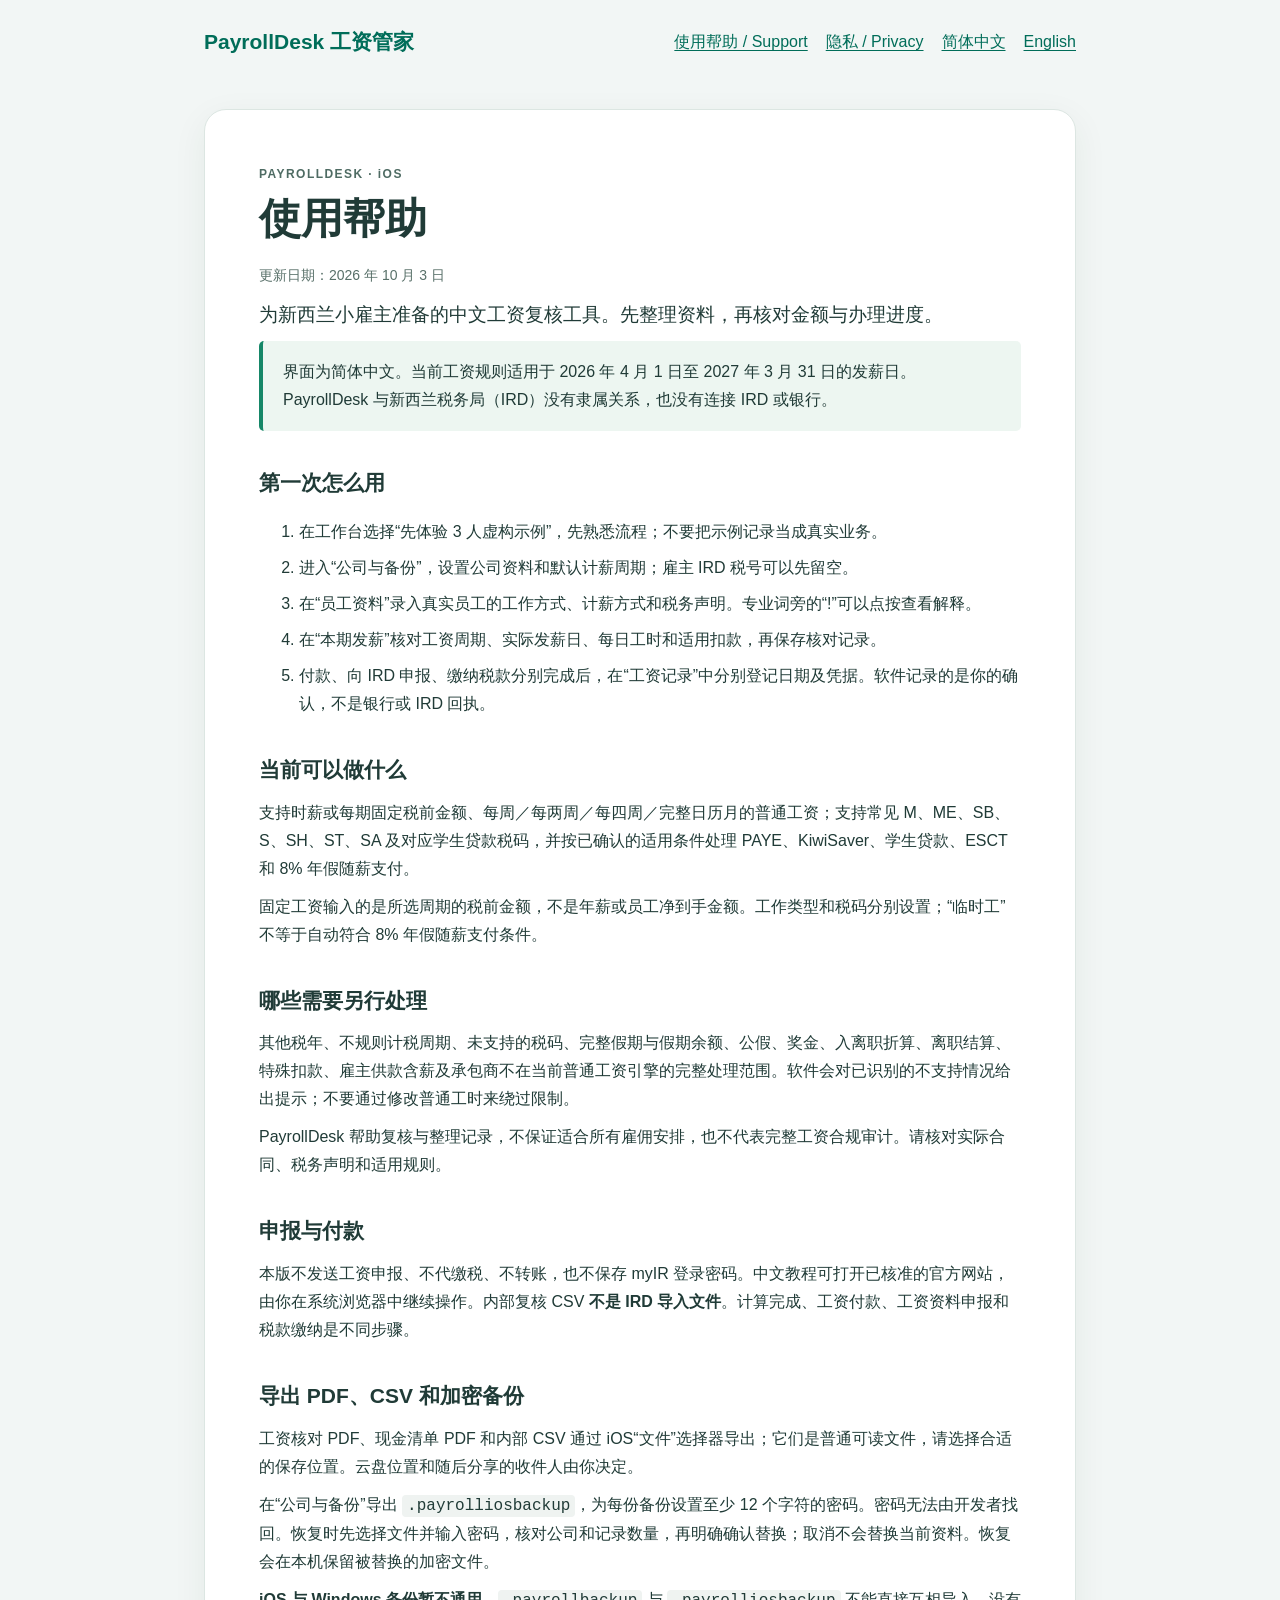
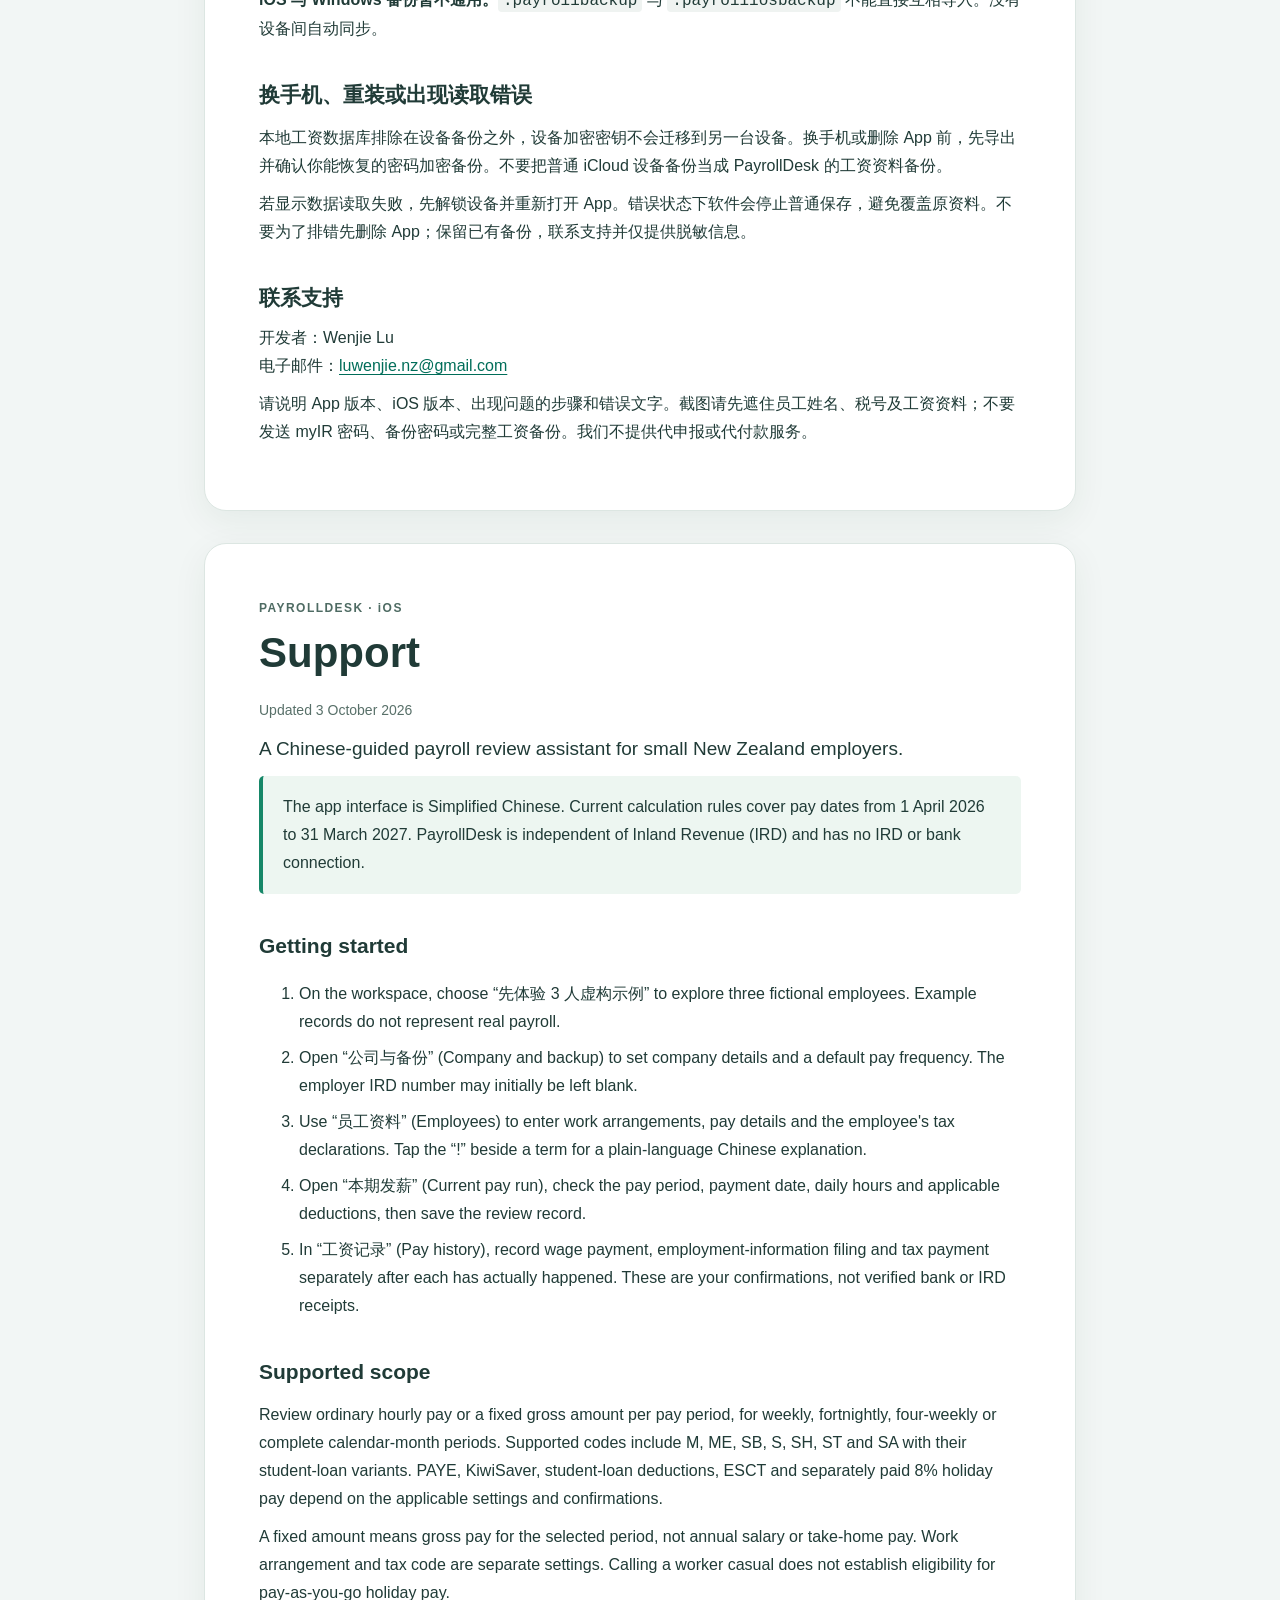
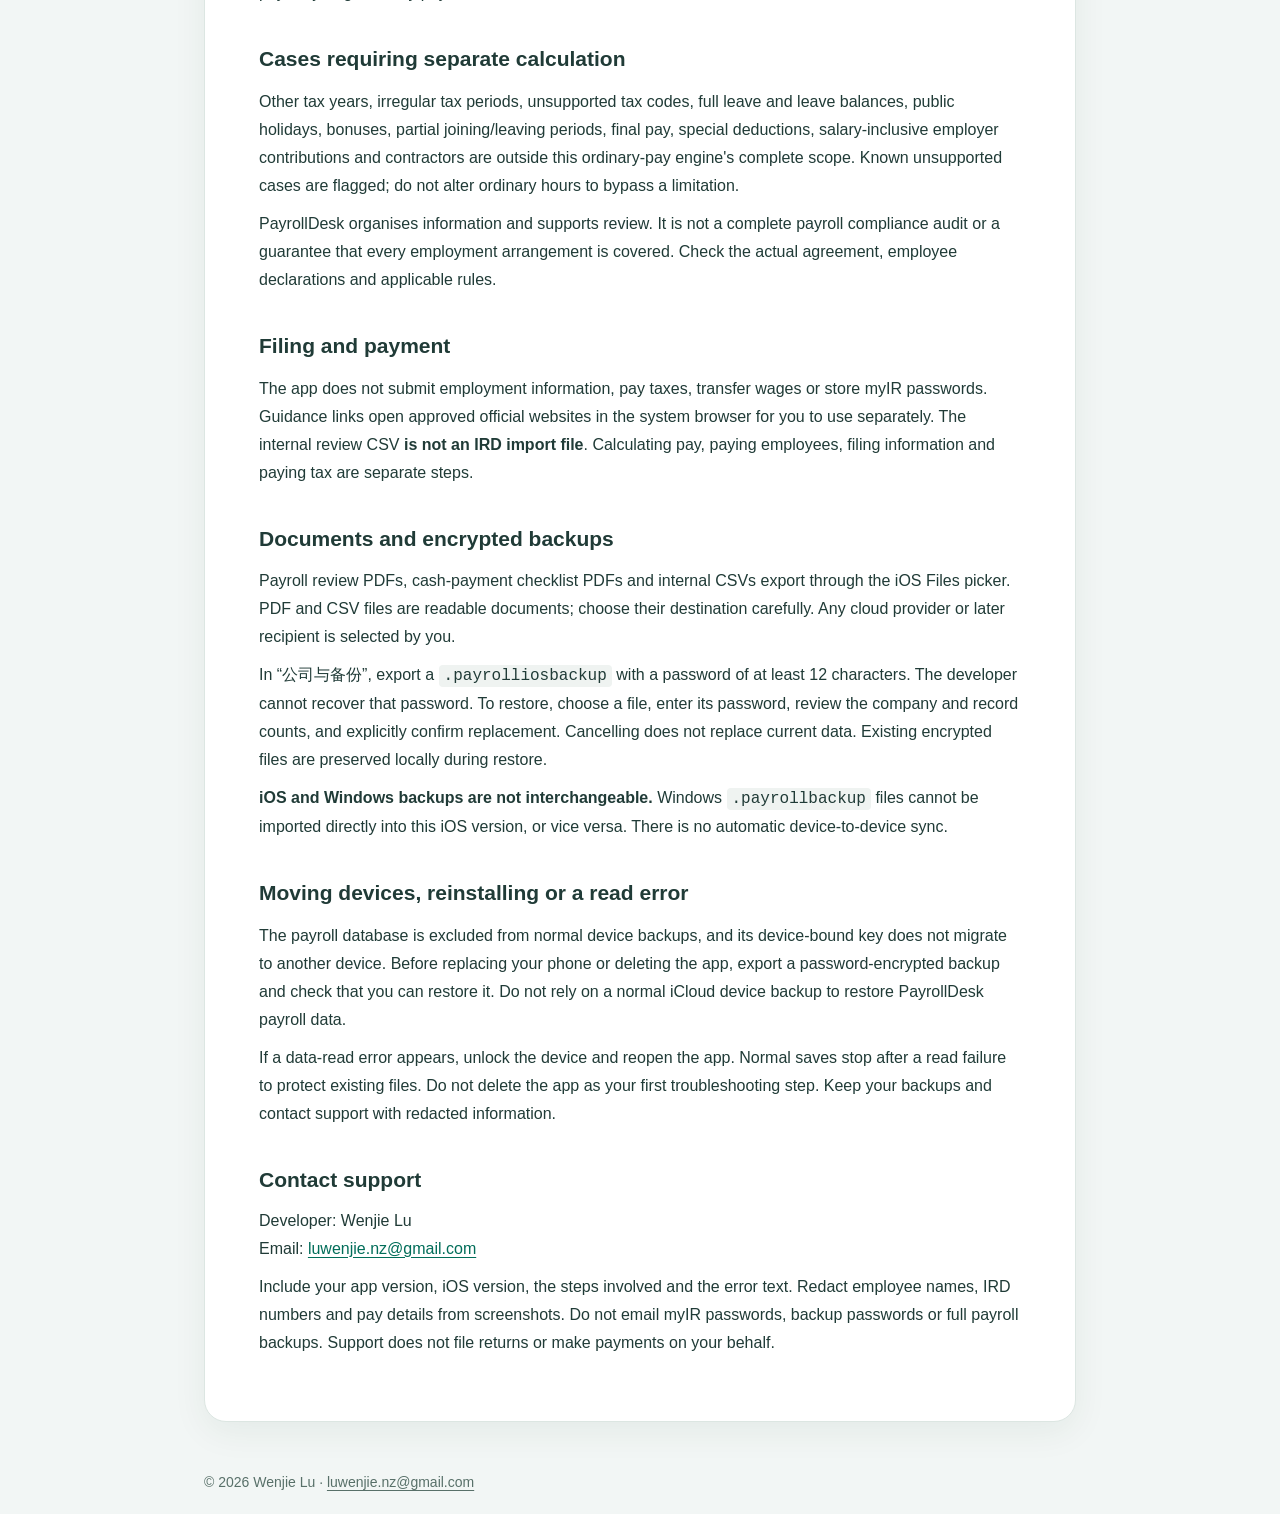
==== index.html @ 3235c912 "Publish PayrollDesk support and privacy information" ====
<!doctype html><html lang="zh-Hans"><head><meta charset="utf-8"><meta name="viewport" content="width=device-width, initial-scale=1"><meta name="referrer" content="no-referrer"><meta http-equiv="Content-Security-Policy" content="default-src 'none'; style-src 'self'; img-src 'self'; base-uri 'none'; form-action 'none'"><title>使用帮助 / Support · PayrollDesk</title><link rel="stylesheet" href="styles.css"></head><body><header><a class="brand" href="index.html">PayrollDesk 工资管家</a><nav aria-label="Navigation"><a href="index.html">使用帮助 / Support</a><a href="privacy.html">隐私 / Privacy</a><a href="#zh" lang="zh-Hans">简体中文</a><a href="#en" lang="en">English</a></nav></header><main><article id="zh" lang="zh-Hans"><div class="eyebrow">PAYROLLDESK · iOS</div><h1>使用帮助</h1><p class="muted">更新日期：2026 年 10 月 3 日</p><p class="lead">为新西兰小雇主准备的中文工资复核工具。先整理资料，再核对金额与办理进度。</p>
<div class="notice">界面为简体中文。当前工资规则适用于 2026 年 4 月 1 日至 2027 年 3 月 31 日的发薪日。PayrollDesk 与新西兰税务局（IRD）没有隶属关系，也没有连接 IRD 或银行。</div>
<h2>第一次怎么用</h2><ol><li>在工作台选择“先体验 3 人虚构示例”，先熟悉流程；不要把示例记录当成真实业务。</li><li>进入“公司与备份”，设置公司资料和默认计薪周期；雇主 IRD 税号可以先留空。</li><li>在“员工资料”录入真实员工的工作方式、计薪方式和税务声明。专业词旁的“!”可以点按查看解释。</li><li>在“本期发薪”核对工资周期、实际发薪日、每日工时和适用扣款，再保存核对记录。</li><li>付款、向 IRD 申报、缴纳税款分别完成后，在“工资记录”中分别登记日期及凭据。软件记录的是你的确认，不是银行或 IRD 回执。</li></ol>
<h2>当前可以做什么</h2><p>支持时薪或每期固定税前金额、每周／每两周／每四周／完整日历月的普通工资；支持常见 M、ME、SB、S、SH、ST、SA 及对应学生贷款税码，并按已确认的适用条件处理 PAYE、KiwiSaver、学生贷款、ESCT 和 8% 年假随薪支付。</p><p>固定工资输入的是所选周期的税前金额，不是年薪或员工净到手金额。工作类型和税码分别设置；“临时工”不等于自动符合 8% 年假随薪支付条件。</p>
<h2>哪些需要另行处理</h2><p>其他税年、不规则计税周期、未支持的税码、完整假期与假期余额、公假、奖金、入离职折算、离职结算、特殊扣款、雇主供款含薪及承包商不在当前普通工资引擎的完整处理范围。软件会对已识别的不支持情况给出提示；不要通过修改普通工时来绕过限制。</p><p>PayrollDesk 帮助复核与整理记录，不保证适合所有雇佣安排，也不代表完整工资合规审计。请核对实际合同、税务声明和适用规则。</p>
<h2>申报与付款</h2><p>本版不发送工资申报、不代缴税、不转账，也不保存 myIR 登录密码。中文教程可打开已核准的官方网站，由你在系统浏览器中继续操作。内部复核 CSV <strong>不是 IRD 导入文件</strong>。计算完成、工资付款、工资资料申报和税款缴纳是不同步骤。</p>
<h2>导出 PDF、CSV 和加密备份</h2><p>工资核对 PDF、现金清单 PDF 和内部 CSV 通过 iOS“文件”选择器导出；它们是普通可读文件，请选择合适的保存位置。云盘位置和随后分享的收件人由你决定。</p><p>在“公司与备份”导出 <code>.payrolliosbackup</code>，为每份备份设置至少 12 个字符的密码。密码无法由开发者找回。恢复时先选择文件并输入密码，核对公司和记录数量，再明确确认替换；取消不会替换当前资料。恢复会在本机保留被替换的加密文件。</p><p><strong>iOS 与 Windows 备份暂不通用。</strong><code>.payrollbackup</code> 与 <code>.payrolliosbackup</code> 不能直接互相导入。没有设备间自动同步。</p>
<h2>换手机、重装或出现读取错误</h2><p>本地工资数据库排除在设备备份之外，设备加密密钥不会迁移到另一台设备。换手机或删除 App 前，先导出并确认你能恢复的密码加密备份。不要把普通 iCloud 设备备份当成 PayrollDesk 的工资资料备份。</p><p>若显示数据读取失败，先解锁设备并重新打开 App。错误状态下软件会停止普通保存，避免覆盖原资料。不要为了排错先删除 App；保留已有备份，联系支持并仅提供脱敏信息。</p>
<h2>联系支持</h2><address>开发者：Wenjie Lu<br>电子邮件：<a href="mailto:luwenjie.nz@gmail.com">luwenjie.nz@gmail.com</a></address><p>请说明 App 版本、iOS 版本、出现问题的步骤和错误文字。截图请先遮住员工姓名、税号及工资资料；不要发送 myIR 密码、备份密码或完整工资备份。我们不提供代申报或代付款服务。</p></article><article id="en" lang="en"><div class="eyebrow">PAYROLLDESK · iOS</div><h1>Support</h1><p class="muted">Updated 3 October 2026</p><p class="lead">A Chinese-guided payroll review assistant for small New Zealand employers.</p>
<div class="notice">The app interface is Simplified Chinese. Current calculation rules cover pay dates from 1 April 2026 to 31 March 2027. PayrollDesk is independent of Inland Revenue (IRD) and has no IRD or bank connection.</div>
<h2>Getting started</h2><ol><li>On the workspace, choose “先体验 3 人虚构示例” to explore three fictional employees. Example records do not represent real payroll.</li><li>Open “公司与备份” (Company and backup) to set company details and a default pay frequency. The employer IRD number may initially be left blank.</li><li>Use “员工资料” (Employees) to enter work arrangements, pay details and the employee's tax declarations. Tap the “!” beside a term for a plain-language Chinese explanation.</li><li>Open “本期发薪” (Current pay run), check the pay period, payment date, daily hours and applicable deductions, then save the review record.</li><li>In “工资记录” (Pay history), record wage payment, employment-information filing and tax payment separately after each has actually happened. These are your confirmations, not verified bank or IRD receipts.</li></ol>
<h2>Supported scope</h2><p>Review ordinary hourly pay or a fixed gross amount per pay period, for weekly, fortnightly, four-weekly or complete calendar-month periods. Supported codes include M, ME, SB, S, SH, ST and SA with their student-loan variants. PAYE, KiwiSaver, student-loan deductions, ESCT and separately paid 8% holiday pay depend on the applicable settings and confirmations.</p><p>A fixed amount means gross pay for the selected period, not annual salary or take-home pay. Work arrangement and tax code are separate settings. Calling a worker casual does not establish eligibility for pay-as-you-go holiday pay.</p>
<h2>Cases requiring separate calculation</h2><p>Other tax years, irregular tax periods, unsupported tax codes, full leave and leave balances, public holidays, bonuses, partial joining/leaving periods, final pay, special deductions, salary-inclusive employer contributions and contractors are outside this ordinary-pay engine's complete scope. Known unsupported cases are flagged; do not alter ordinary hours to bypass a limitation.</p><p>PayrollDesk organises information and supports review. It is not a complete payroll compliance audit or a guarantee that every employment arrangement is covered. Check the actual agreement, employee declarations and applicable rules.</p>
<h2>Filing and payment</h2><p>The app does not submit employment information, pay taxes, transfer wages or store myIR passwords. Guidance links open approved official websites in the system browser for you to use separately. The internal review CSV <strong>is not an IRD import file</strong>. Calculating pay, paying employees, filing information and paying tax are separate steps.</p>
<h2>Documents and encrypted backups</h2><p>Payroll review PDFs, cash-payment checklist PDFs and internal CSVs export through the iOS Files picker. PDF and CSV files are readable documents; choose their destination carefully. Any cloud provider or later recipient is selected by you.</p><p>In “公司与备份”, export a <code>.payrolliosbackup</code> with a password of at least 12 characters. The developer cannot recover that password. To restore, choose a file, enter its password, review the company and record counts, and explicitly confirm replacement. Cancelling does not replace current data. Existing encrypted files are preserved locally during restore.</p><p><strong>iOS and Windows backups are not interchangeable.</strong> Windows <code>.payrollbackup</code> files cannot be imported directly into this iOS version, or vice versa. There is no automatic device-to-device sync.</p>
<h2>Moving devices, reinstalling or a read error</h2><p>The payroll database is excluded from normal device backups, and its device-bound key does not migrate to another device. Before replacing your phone or deleting the app, export a password-encrypted backup and check that you can restore it. Do not rely on a normal iCloud device backup to restore PayrollDesk payroll data.</p><p>If a data-read error appears, unlock the device and reopen the app. Normal saves stop after a read failure to protect existing files. Do not delete the app as your first troubleshooting step. Keep your backups and contact support with redacted information.</p>
<h2>Contact support</h2><address>Developer: Wenjie Lu<br>Email: <a href="mailto:luwenjie.nz@gmail.com">luwenjie.nz@gmail.com</a></address><p>Include your app version, iOS version, the steps involved and the error text. Redact employee names, IRD numbers and pay details from screenshots. Do not email myIR passwords, backup passwords or full payroll backups. Support does not file returns or make payments on your behalf.</p></article></main><footer>© 2026 Wenjie Lu · <a href="mailto:luwenjie.nz@gmail.com">luwenjie.nz@gmail.com</a></footer></body></html>
---- styles.css ----
*{box-sizing:border-box}html{color-scheme:light}body{margin:0;background:#f2f6f5;color:#203b37;font:16px/1.75 -apple-system,BlinkMacSystemFont,"Segoe UI","PingFang SC","Microsoft YaHei",sans-serif}a{color:#006d59;text-underline-offset:3px}a:focus-visible{outline:3px solid #b96c24;outline-offset:4px}header,main,footer{max-width:920px;margin:auto;padding:24px}header{display:flex;align-items:center;justify-content:space-between;gap:18px;flex-wrap:wrap}.brand{font-weight:800;font-size:21px;text-decoration:none}nav{display:flex;gap:18px;flex-wrap:wrap}article{background:#fff;border:1px solid #dce6e2;border-radius:22px;padding:clamp(22px,5vw,54px);box-shadow:0 10px 35px #0b3f2710}h1{font-size:clamp(28px,5vw,42px);line-height:1.25;margin:8px 0 18px}h2{font-size:21px;margin:34px 0 8px}p{margin:10px 0}li{margin:8px 0}.eyebrow{font-size:12px;font-weight:800;letter-spacing:.12em;color:#4e6b63}.lead{font-size:19px}.notice{padding:17px 20px;background:#edf6f1;border-left:4px solid #168768;border-radius:5px}.muted,footer{color:#587069;font-size:14px}code{background:#eff3f1;border-radius:4px;padding:2px 5px;overflow-wrap:anywhere}footer a{color:inherit}.cards{display:grid;gap:18px;grid-template-columns:repeat(auto-fit,minmax(230px,1fr))}.card{padding:24px;border:1px solid #dce6e2;border-radius:16px;background:#f8fbfa}.card h2{margin-top:0}table{width:100%;border-collapse:collapse}th,td{padding:10px;border-bottom:1px solid #dce6e2;text-align:left;vertical-align:top}address{font-style:normal}article+article{margin-top:32px}article{scroll-margin-top:20px}
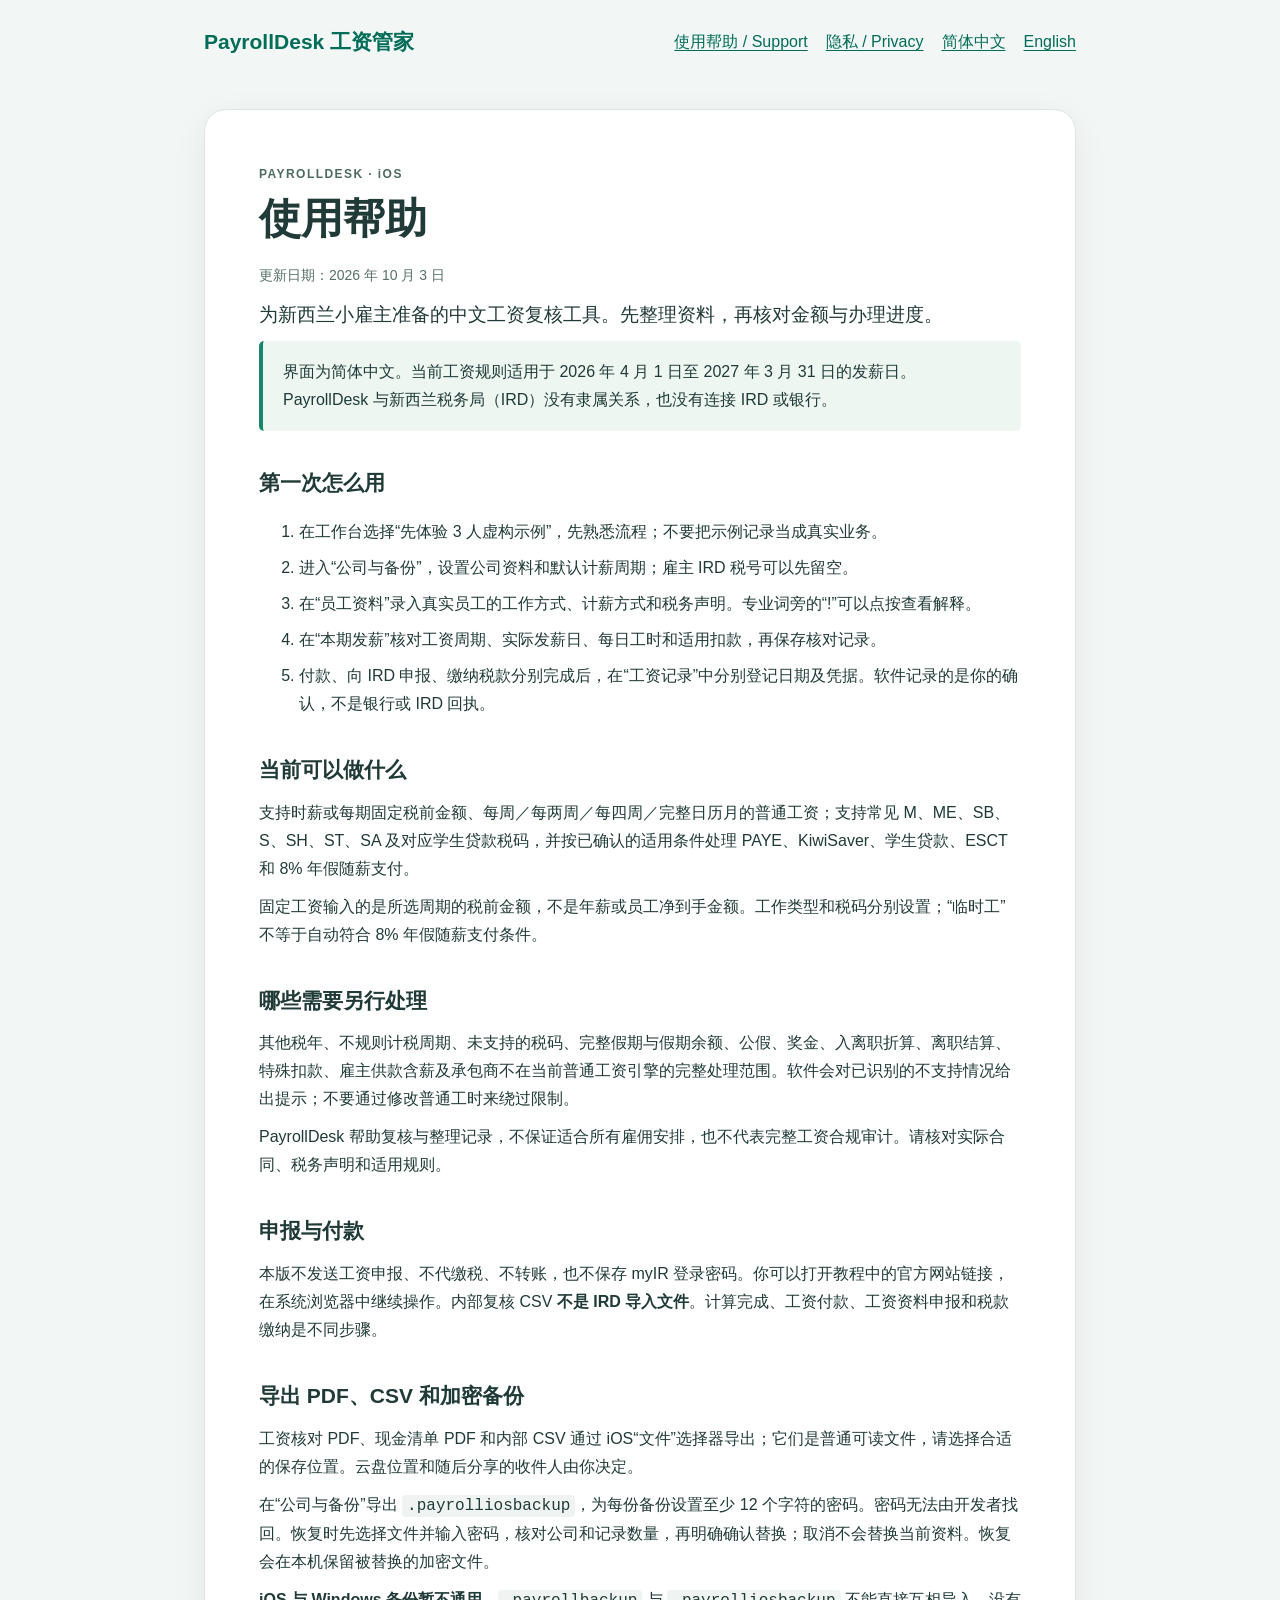
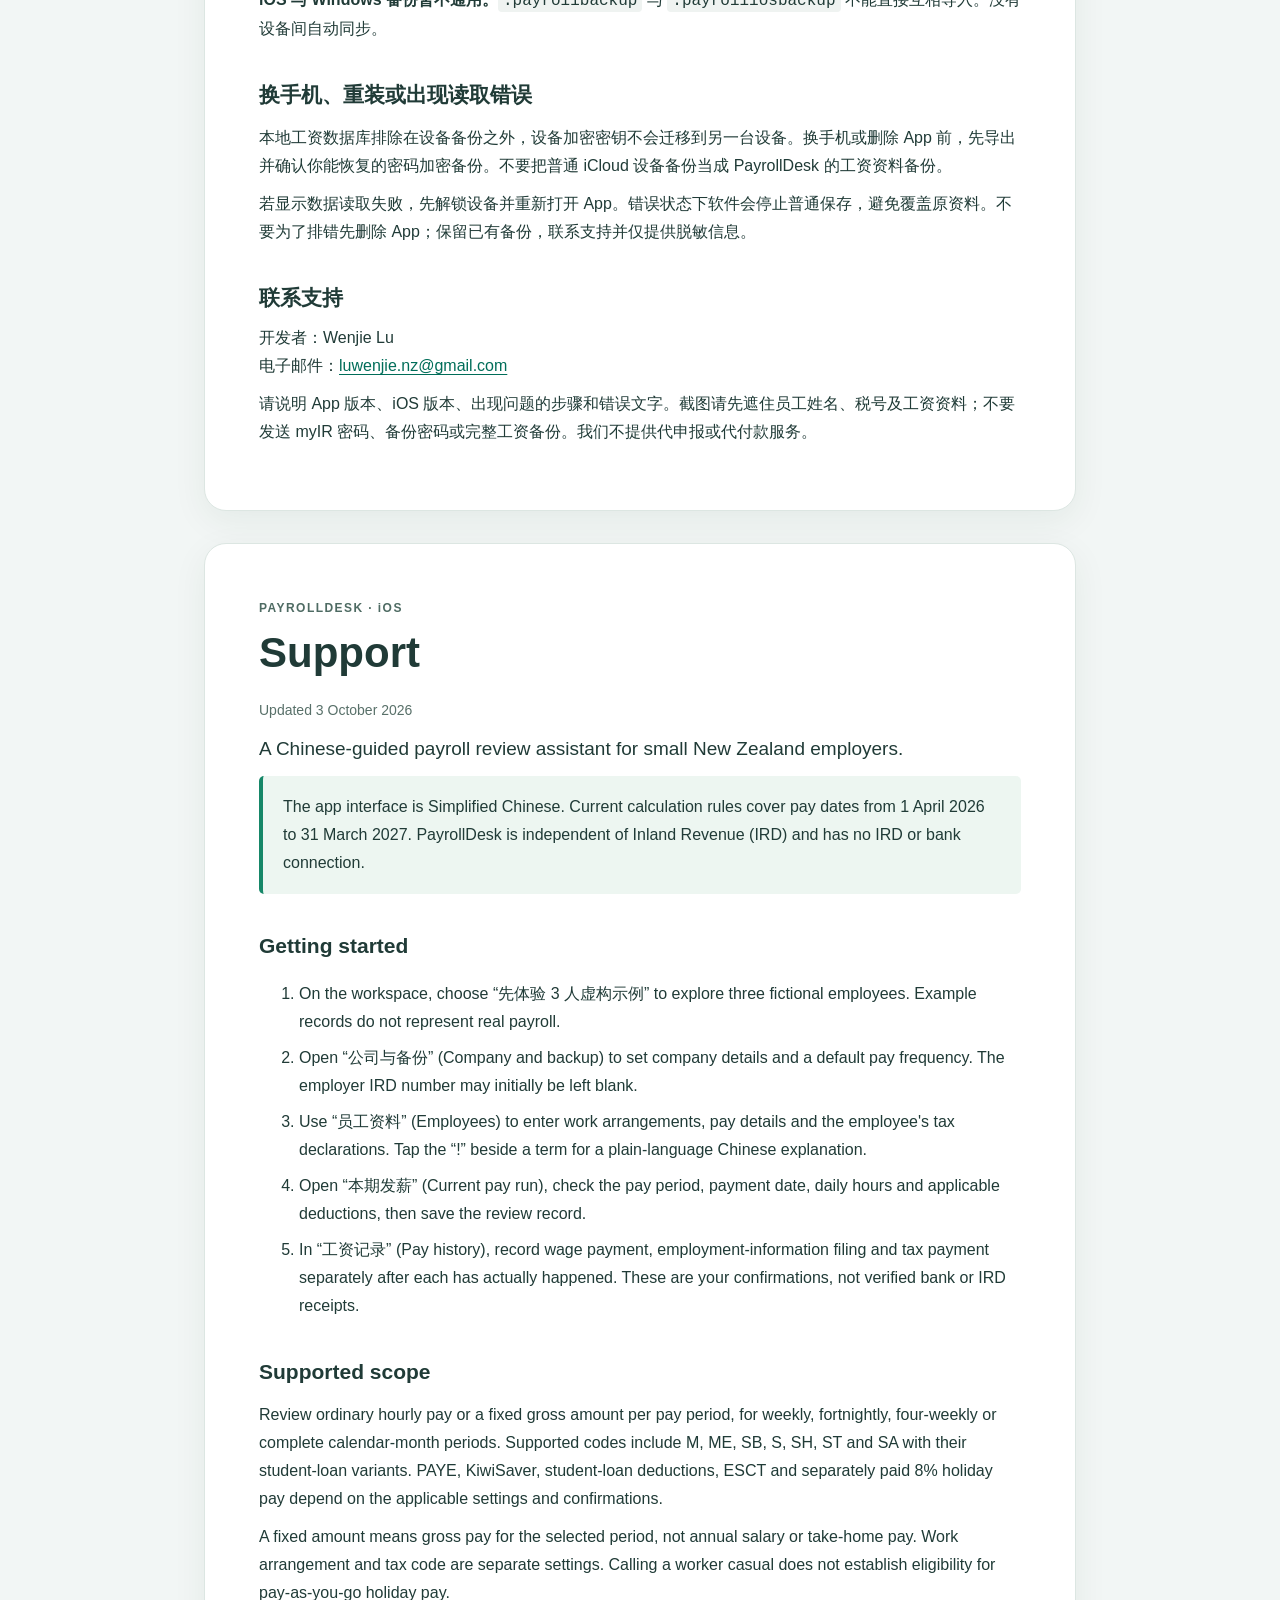
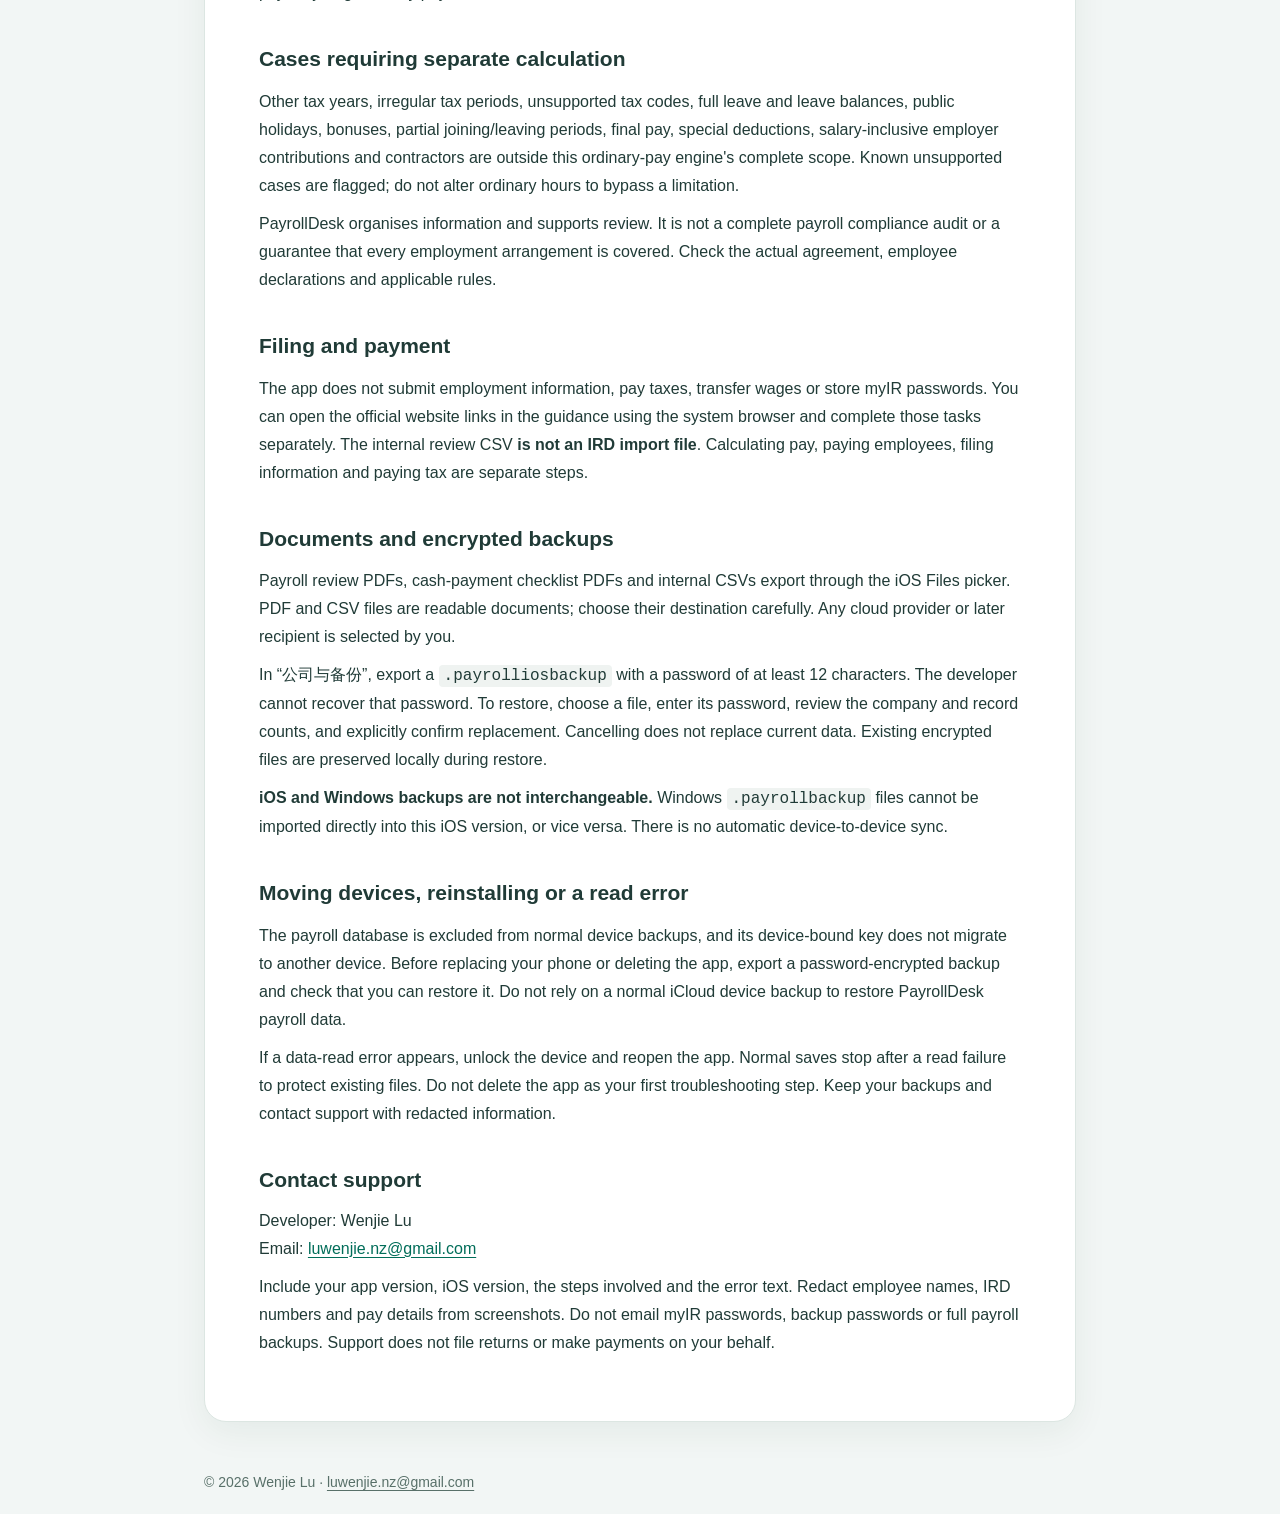
==== commit a53d97b6: "Publish PayrollDesk support and privacy information" ====
--- a/index.html
+++ b/index.html
@@ -3,7 +3,7 @@
 <h2>第一次怎么用</h2><ol><li>在工作台选择“先体验 3 人虚构示例”，先熟悉流程；不要把示例记录当成真实业务。</li><li>进入“公司与备份”，设置公司资料和默认计薪周期；雇主 IRD 税号可以先留空。</li><li>在“员工资料”录入真实员工的工作方式、计薪方式和税务声明。专业词旁的“!”可以点按查看解释。</li><li>在“本期发薪”核对工资周期、实际发薪日、每日工时和适用扣款，再保存核对记录。</li><li>付款、向 IRD 申报、缴纳税款分别完成后，在“工资记录”中分别登记日期及凭据。软件记录的是你的确认，不是银行或 IRD 回执。</li></ol>
 <h2>当前可以做什么</h2><p>支持时薪或每期固定税前金额、每周／每两周／每四周／完整日历月的普通工资；支持常见 M、ME、SB、S、SH、ST、SA 及对应学生贷款税码，并按已确认的适用条件处理 PAYE、KiwiSaver、学生贷款、ESCT 和 8% 年假随薪支付。</p><p>固定工资输入的是所选周期的税前金额，不是年薪或员工净到手金额。工作类型和税码分别设置；“临时工”不等于自动符合 8% 年假随薪支付条件。</p>
 <h2>哪些需要另行处理</h2><p>其他税年、不规则计税周期、未支持的税码、完整假期与假期余额、公假、奖金、入离职折算、离职结算、特殊扣款、雇主供款含薪及承包商不在当前普通工资引擎的完整处理范围。软件会对已识别的不支持情况给出提示；不要通过修改普通工时来绕过限制。</p><p>PayrollDesk 帮助复核与整理记录，不保证适合所有雇佣安排，也不代表完整工资合规审计。请核对实际合同、税务声明和适用规则。</p>
-<h2>申报与付款</h2><p>本版不发送工资申报、不代缴税、不转账，也不保存 myIR 登录密码。中文教程可打开已核准的官方网站，由你在系统浏览器中继续操作。内部复核 CSV <strong>不是 IRD 导入文件</strong>。计算完成、工资付款、工资资料申报和税款缴纳是不同步骤。</p>
+<h2>申报与付款</h2><p>本版不发送工资申报、不代缴税、不转账，也不保存 myIR 登录密码。你可以打开教程中的官方网站链接，在系统浏览器中继续操作。内部复核 CSV <strong>不是 IRD 导入文件</strong>。计算完成、工资付款、工资资料申报和税款缴纳是不同步骤。</p>
 <h2>导出 PDF、CSV 和加密备份</h2><p>工资核对 PDF、现金清单 PDF 和内部 CSV 通过 iOS“文件”选择器导出；它们是普通可读文件，请选择合适的保存位置。云盘位置和随后分享的收件人由你决定。</p><p>在“公司与备份”导出 <code>.payrolliosbackup</code>，为每份备份设置至少 12 个字符的密码。密码无法由开发者找回。恢复时先选择文件并输入密码，核对公司和记录数量，再明确确认替换；取消不会替换当前资料。恢复会在本机保留被替换的加密文件。</p><p><strong>iOS 与 Windows 备份暂不通用。</strong><code>.payrollbackup</code> 与 <code>.payrolliosbackup</code> 不能直接互相导入。没有设备间自动同步。</p>
 <h2>换手机、重装或出现读取错误</h2><p>本地工资数据库排除在设备备份之外，设备加密密钥不会迁移到另一台设备。换手机或删除 App 前，先导出并确认你能恢复的密码加密备份。不要把普通 iCloud 设备备份当成 PayrollDesk 的工资资料备份。</p><p>若显示数据读取失败，先解锁设备并重新打开 App。错误状态下软件会停止普通保存，避免覆盖原资料。不要为了排错先删除 App；保留已有备份，联系支持并仅提供脱敏信息。</p>
 <h2>联系支持</h2><address>开发者：Wenjie Lu<br>电子邮件：<a href="mailto:luwenjie.nz@gmail.com">luwenjie.nz@gmail.com</a></address><p>请说明 App 版本、iOS 版本、出现问题的步骤和错误文字。截图请先遮住员工姓名、税号及工资资料；不要发送 myIR 密码、备份密码或完整工资备份。我们不提供代申报或代付款服务。</p></article><article id="en" lang="en"><div class="eyebrow">PAYROLLDESK · iOS</div><h1>Support</h1><p class="muted">Updated 3 October 2026</p><p class="lead">A Chinese-guided payroll review assistant for small New Zealand employers.</p>
@@ -11,7 +11,7 @@
 <h2>Getting started</h2><ol><li>On the workspace, choose “先体验 3 人虚构示例” to explore three fictional employees. Example records do not represent real payroll.</li><li>Open “公司与备份” (Company and backup) to set company details and a default pay frequency. The employer IRD number may initially be left blank.</li><li>Use “员工资料” (Employees) to enter work arrangements, pay details and the employee's tax declarations. Tap the “!” beside a term for a plain-language Chinese explanation.</li><li>Open “本期发薪” (Current pay run), check the pay period, payment date, daily hours and applicable deductions, then save the review record.</li><li>In “工资记录” (Pay history), record wage payment, employment-information filing and tax payment separately after each has actually happened. These are your confirmations, not verified bank or IRD receipts.</li></ol>
 <h2>Supported scope</h2><p>Review ordinary hourly pay or a fixed gross amount per pay period, for weekly, fortnightly, four-weekly or complete calendar-month periods. Supported codes include M, ME, SB, S, SH, ST and SA with their student-loan variants. PAYE, KiwiSaver, student-loan deductions, ESCT and separately paid 8% holiday pay depend on the applicable settings and confirmations.</p><p>A fixed amount means gross pay for the selected period, not annual salary or take-home pay. Work arrangement and tax code are separate settings. Calling a worker casual does not establish eligibility for pay-as-you-go holiday pay.</p>
 <h2>Cases requiring separate calculation</h2><p>Other tax years, irregular tax periods, unsupported tax codes, full leave and leave balances, public holidays, bonuses, partial joining/leaving periods, final pay, special deductions, salary-inclusive employer contributions and contractors are outside this ordinary-pay engine's complete scope. Known unsupported cases are flagged; do not alter ordinary hours to bypass a limitation.</p><p>PayrollDesk organises information and supports review. It is not a complete payroll compliance audit or a guarantee that every employment arrangement is covered. Check the actual agreement, employee declarations and applicable rules.</p>
-<h2>Filing and payment</h2><p>The app does not submit employment information, pay taxes, transfer wages or store myIR passwords. Guidance links open approved official websites in the system browser for you to use separately. The internal review CSV <strong>is not an IRD import file</strong>. Calculating pay, paying employees, filing information and paying tax are separate steps.</p>
+<h2>Filing and payment</h2><p>The app does not submit employment information, pay taxes, transfer wages or store myIR passwords. You can open the official website links in the guidance using the system browser and complete those tasks separately. The internal review CSV <strong>is not an IRD import file</strong>. Calculating pay, paying employees, filing information and paying tax are separate steps.</p>
 <h2>Documents and encrypted backups</h2><p>Payroll review PDFs, cash-payment checklist PDFs and internal CSVs export through the iOS Files picker. PDF and CSV files are readable documents; choose their destination carefully. Any cloud provider or later recipient is selected by you.</p><p>In “公司与备份”, export a <code>.payrolliosbackup</code> with a password of at least 12 characters. The developer cannot recover that password. To restore, choose a file, enter its password, review the company and record counts, and explicitly confirm replacement. Cancelling does not replace current data. Existing encrypted files are preserved locally during restore.</p><p><strong>iOS and Windows backups are not interchangeable.</strong> Windows <code>.payrollbackup</code> files cannot be imported directly into this iOS version, or vice versa. There is no automatic device-to-device sync.</p>
 <h2>Moving devices, reinstalling or a read error</h2><p>The payroll database is excluded from normal device backups, and its device-bound key does not migrate to another device. Before replacing your phone or deleting the app, export a password-encrypted backup and check that you can restore it. Do not rely on a normal iCloud device backup to restore PayrollDesk payroll data.</p><p>If a data-read error appears, unlock the device and reopen the app. Normal saves stop after a read failure to protect existing files. Do not delete the app as your first troubleshooting step. Keep your backups and contact support with redacted information.</p>
 <h2>Contact support</h2><address>Developer: Wenjie Lu<br>Email: <a href="mailto:luwenjie.nz@gmail.com">luwenjie.nz@gmail.com</a></address><p>Include your app version, iOS version, the steps involved and the error text. Redact employee names, IRD numbers and pay details from screenshots. Do not email myIR passwords, backup passwords or full payroll backups. Support does not file returns or make payments on your behalf.</p></article></main><footer>© 2026 Wenjie Lu · <a href="mailto:luwenjie.nz@gmail.com">luwenjie.nz@gmail.com</a></footer></body></html>
